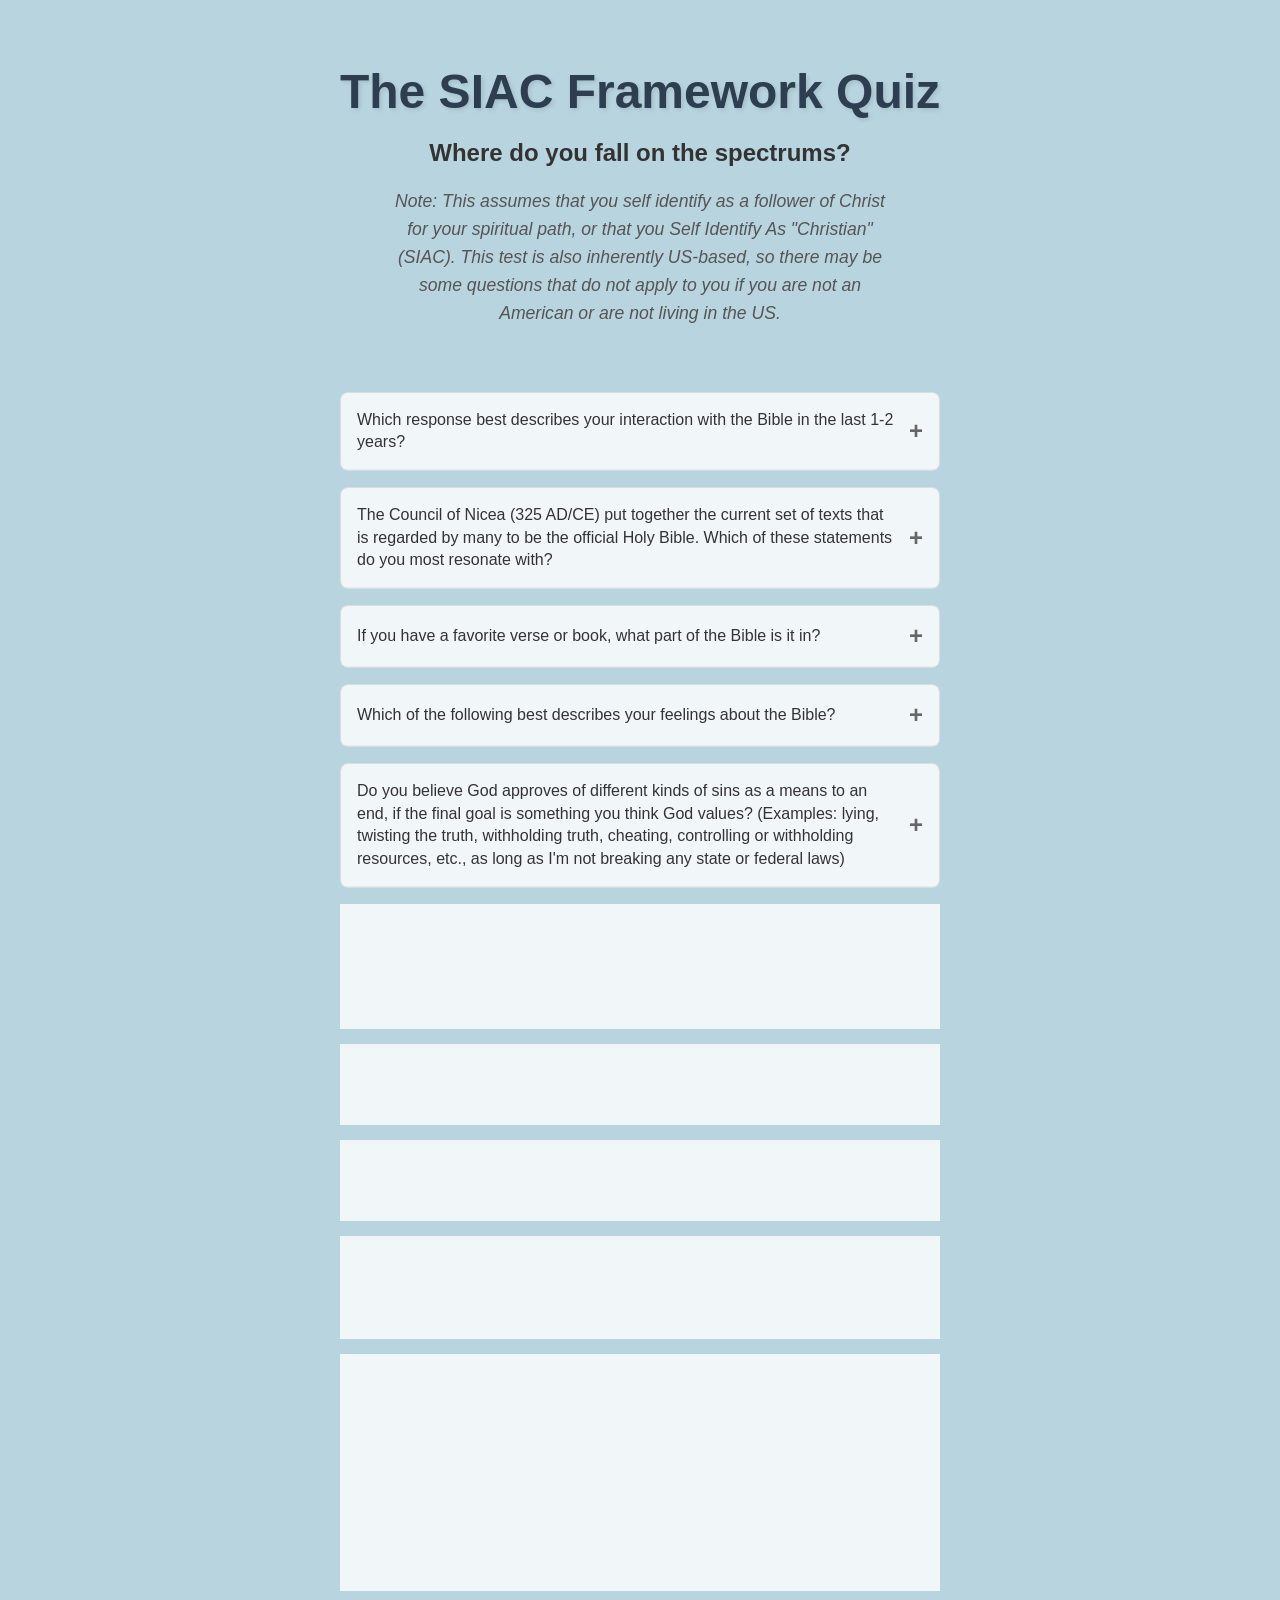
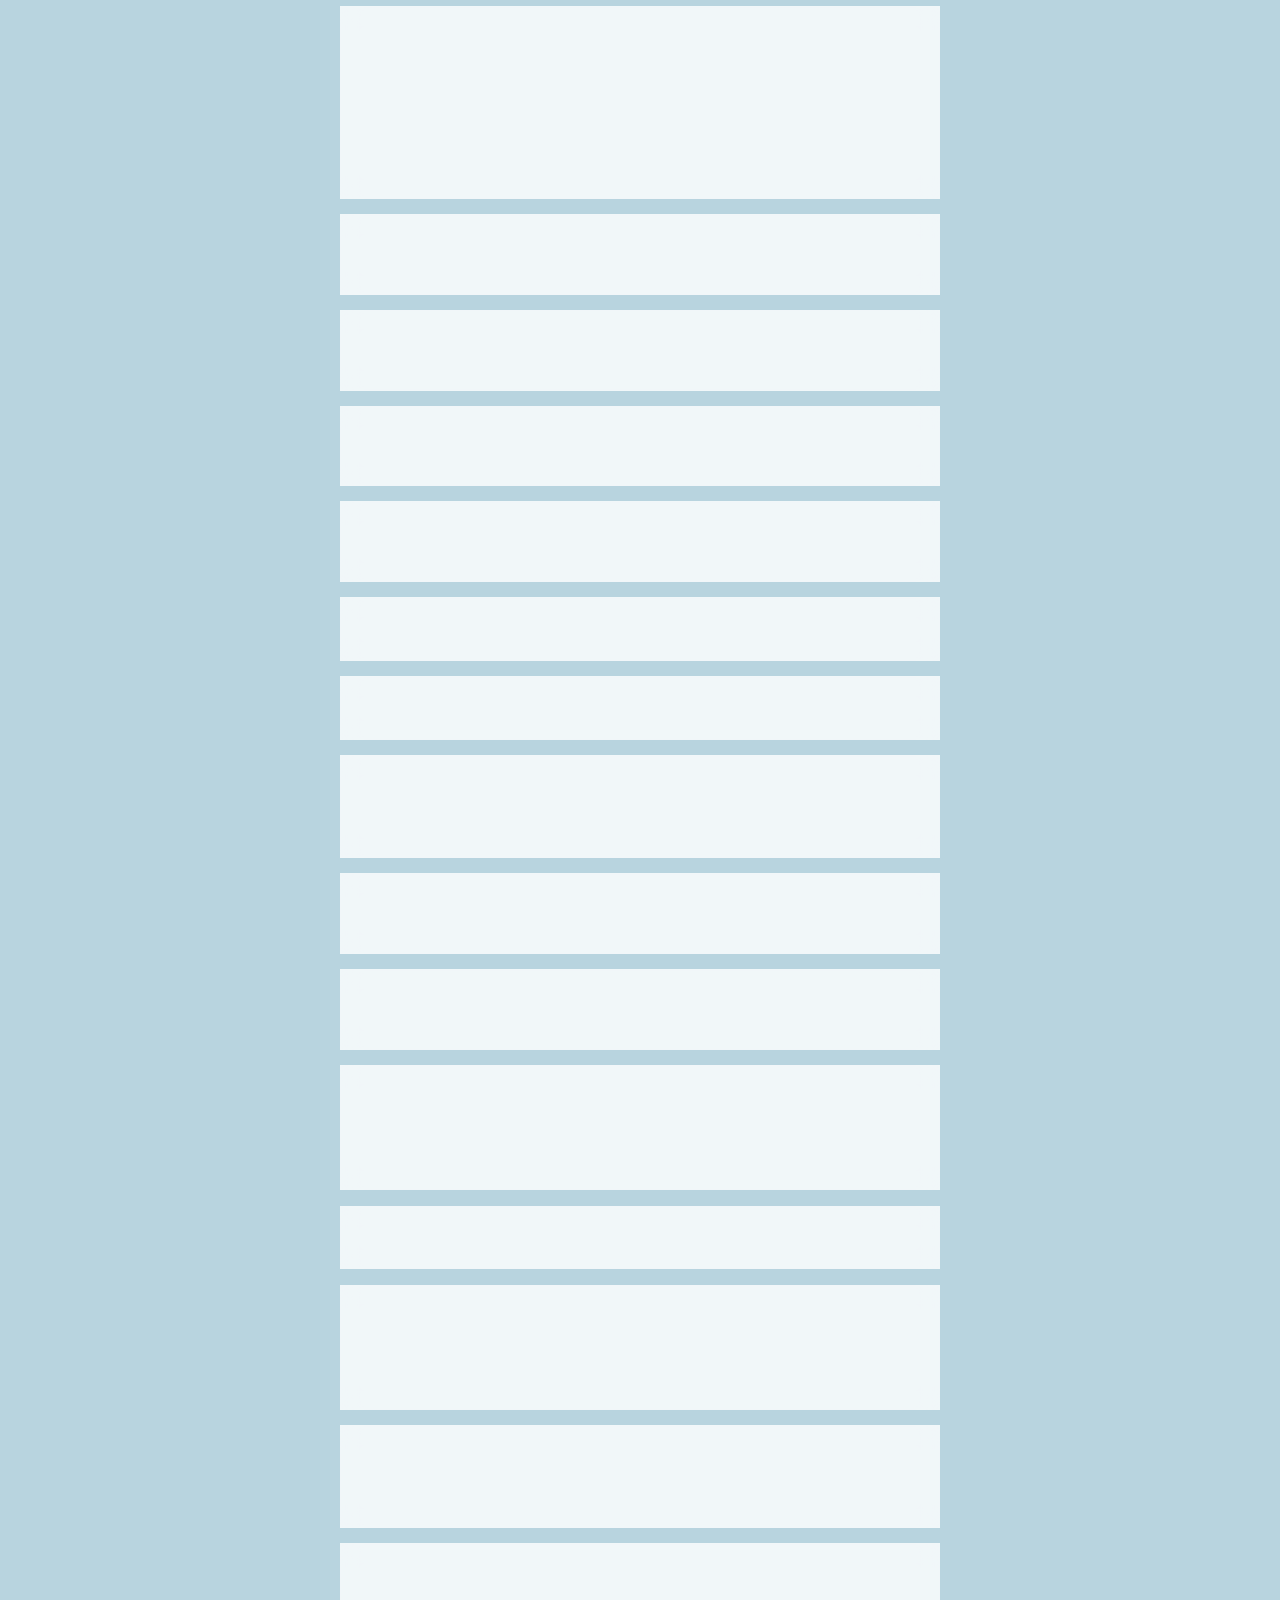
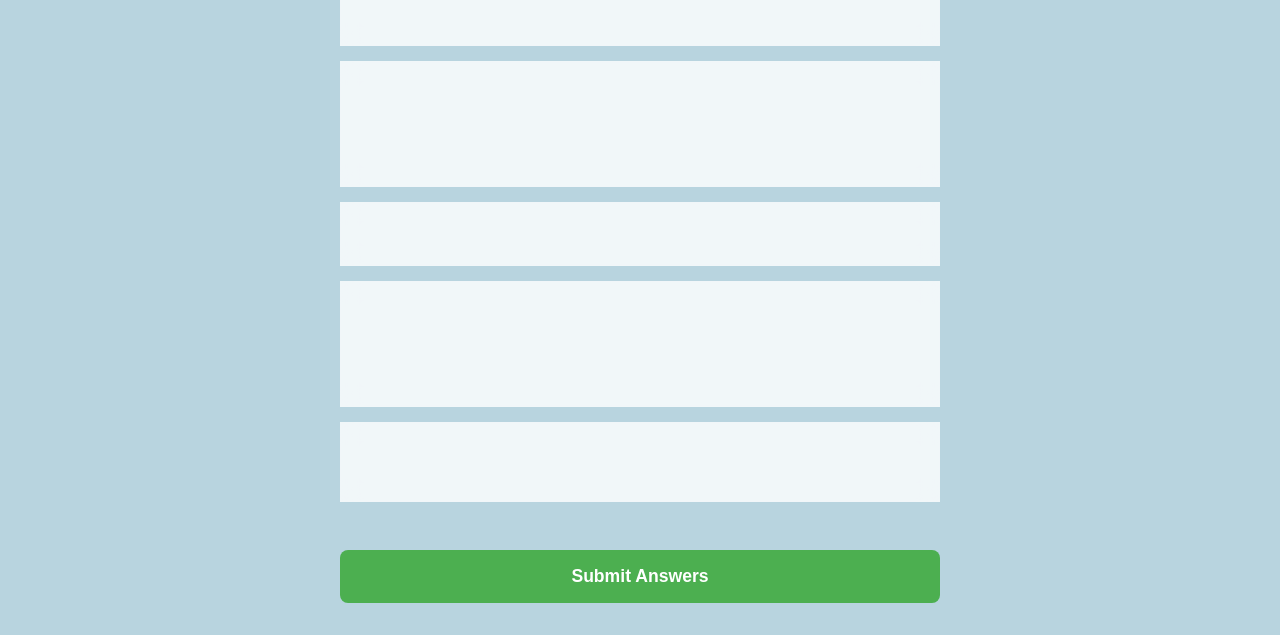
==== index.html @ 52f72cee "Fix button tag syntax for reset button" ====
<!DOCTYPE html>
<html lang="en">
<head>
  <meta charset="UTF-8">
  <meta name="viewport" content="width=device-width, initial-scale=1.0">
  <title>SIAC Framework Quiz</title>
  <link rel="stylesheet" href="styles.css">
</head>
<body>
  <div class="quiz-header">
  <h1>The SIAC Framework Quiz</h1>
  <h2>Where do you fall on the spectrums?</h2>
  <p class="intro-text">Note: This assumes that you self identify as a follower of Christ for your spiritual path, or that you Self Identify As "Christian" (SIAC). This test is also inherently US-based, so there may be some questions that do not apply to you if you are not an American or are not living in the US.</p>
  </div>

  <!-- Quiz Container -->
  <div id="quizContainer" class="quiz-container">
    <!-- Questions will be dynamically inserted here by JavaScript -->
  </div>

  <!-- Results Container (Initially Hidden - NO hide class, just style) -->
  <div id="resultsContainer" class="results-container" style="display: none;">
    <h2>Your Results</h2>
    <table class="results-table">
      <thead>
        <tr>
          <th>Topic</th>
          <th>Score</th>
          <th>Label</th>
        </tr>
      </thead>
      <tbody id="resultsBody">
      </tbody>
    </table>
     <button class="reset-btn" onclick="resetQuiz()" style="background: #2196f3; cursor: pointer;"> 
      Take Quiz Again ↻
    </button>
  </div>

  <!-- Load main module -->
  <script type="module" src="./js/main.js"></script>
</body>
</html>
---- styles.css ----
/* ==========================================
   GENERAL STYLES
   ========================================== */
* {
  box-sizing: border-box;
}

body {
  font-family: -apple-system, BlinkMacSystemFont, 'Segoe UI', Roboto, sans-serif;
  background-color: #b8d4df; /* DARKER than #dff2fb */
  color: #333333;
  margin: 0;
  padding: 2rem 1rem;
  min-height: 100vh;
}

/* ==========================================
   UTILITY CLASSES
   ========================================== */
.hide {
  display: none !important;
}

/* Disable submit button during submission */
.submit-btn:disabled {
  background: #ccc;
  cursor: not-allowed;
  transform: none;
}

/* ==========================================
   HEADER AND INTRODUCTION
   ========================================== */
.quiz-header {
  text-align: center;
  padding: 2rem 1rem 3rem;
  margin-bottom: 1rem;
}

.quiz-header h1 {
  font-size: clamp(2rem, 6vw, 3rem);
  margin: 0 0 0.5rem 0;
  color: #2c3e50;
  text-shadow: 2px 2px 4px rgba(0, 0, 0, 0.1);
}

.intro-text {
  font-size: 1.1rem;
  color: #555555;
  max-width: 500px;
  margin: 0 auto;
  line-height: 1.6;
  font-style: italic;
}

/* ==========================================
   QUIZ CONTAINER
   ========================================== */
.quiz-container {
  max-width: 600px;
  margin: 0 auto;
}

/* ==========================================
   QUESTION CARDS (Individual Questions)
   ========================================== */
.question-card {
  background: rgba(255, 255, 255, 0.8);
  border-radius: 8px;
  margin-bottom: 1rem;
  overflow: hidden;
  backdrop-filter: blur(10px);
  border: 1px solid rgba(0, 0, 0, 0.1);
  transition: box-shadow 0.2s;
}

.question-card:hover {
  box-shadow: 0 4px 12px rgba(0, 0, 0, 0.1);
}

/* Question Header (Click to Expand/Collapse) */
.question-header {
  padding: 1rem;
  cursor: pointer;
  display: flex;
  justify-content: space-between;
  align-items: center;
  transition: background 0.2s;
  border-bottom: 1px solid rgba(0, 0, 0, 0.05);
  min-height: 52px;
}

.question-header:hover {
  background: rgba(76, 175, 80, 0.15);
}

/* Question Text Preview in Header */
.question-text-preview {
  font-weight: 500;
  font-size: 1rem;
  color: #333;
  line-height: 1.4;
  flex: 1;
  margin-right: 0.75rem;
}

/* Plus/Minus Toggle Icon */
.toggle-icon {
  font-size: 1.5rem;
  transition: transform 0.2s, color 0.2s;
  color: #666;
  font-weight: bold;
  flex-shrink: 0;
}

.question-card.active .toggle-icon {
  color: #333;
}

/* Expanded Question Content */
.question-content {
  max-height: 0;
  overflow: hidden;
  transition: max-height 0.3s ease-out;
}

.question-card.active .question-content {
  max-height: 1000px;
}

/* ==========================================
   OPTIONS GROUP
   ========================================== */
.options-group {
  padding: 0 1rem 1rem;
  display: flex;
  flex-direction: column;
  gap: 0.5rem;
}

.option-label {
  display: block;
  padding: 0.75rem 1rem;
  background: rgba(255, 255, 255, 0.7);
  border-radius: 6px;
  cursor: pointer;
  transition: all 0.2s;
  border: 1px solid rgba(0, 0, 0, 0.05);
}

.option-label:hover {
  background: rgba(76, 175, 80, 0.2);
  border-color: rgba(76, 175, 80, 0.3);
}

.option-label input[type="radio"] {
  margin-right: 0.75rem;
  accent-color: #667eea;
  cursor: pointer;
}

.option-label:has(input[type="radio"]:checked) {
  background: rgba(76, 175, 80, 0.2);
  border-color: #4caf50;
}

/* ==========================================
   SUBMIT BUTTON
   ========================================== */
.submit-btn {
  width: 100%;
  padding: 1rem;
  margin-top: 2rem;
  background: #4caf50;
  color: white;
  border: none;
  border-radius: 8px;
  font-size: 1.1rem;
  font-weight: bold;
  cursor: pointer;
  transition: transform 0.2s, box-shadow 0.2s;
}

.submit-btn:hover {
  transform: translateY(-2px);
  box-shadow: 0 4px 12px rgba(0, 0, 0, 0.3);
}

/* ==========================================
   RESULTS CONTAINER (Fixed Header)
   ========================================== */
.results-container {
  display: none;
  background: rgba(255, 255, 255, 0.7);
  border-radius: 8px;
  padding: 2rem;
  backdrop-filter: blur(10px);
  border: 1px solid rgba(0, 0, 0, 0.1);
  max-width: 900px;
  margin: 0 auto;
  max-height: 80vh;
  overflow-y: auto;
}

.results-container h2 {
  margin-top: 0;
  color: #2c3e50;
  text-align: center;
  position: sticky;
  top: -2rem;
  background: rgba(184, 212, 223, 0.95);
  padding: 0.5rem;
  margin: -2rem -2rem 1rem;
  border-radius: 8px 8px 0 0;
  z-index: 10;
}

/* Results Table */
.results-table {
  width: 100%;
  border-collapse: collapse;
  margin-top: 1rem;
  table-layout: auto;
}

.results-table th,
.results-table td {
  padding: 1rem;
  text-align: left;
  border-bottom: 1px solid rgba(0, 0, 0, 0.1);
  vertical-align: top;
}

.results-table th {
  background: rgba(76, 175, 80, 0.15);
  font-weight: bold;
  color: #2c3e50;
  position: sticky;
  top: 0;
  z-index: 5;
}

.results-table tr:last-child td {
  border-bottom: none;
}

.results-table tr:hover {
  background: rgba(76, 175, 80, 0.1);
}

.reset-btn {
  width: 100%;
  padding: 1rem;
  margin-top: 2rem;
  background: #2196f3;
  color: white;
  border: none;
  border-radius: 8px;
  font-size: 1.1rem;
  font-weight: bold;
  cursor: pointer;
  transition: transform 0.2s, box-shadow 0.2s;
}
.reset-btn:hover {
  transform: translateY(-2px);
  box-shadow: 0 4px 12px rgba(0, 0, 0, 0.3);
}

/* Score Column (Centered, Numeric) */
.results-table td:nth-child(2) {
  text-align: center;
  font-weight: bold;
  font-size: 1.1rem;
  color: #2c3e50;
  width: 60px;
}

/* Label Column (Wider, Multi-line Support) */
.results-table td:nth-child(3) {
  font-weight: normal;
  color: #555;
  word-wrap: break-word;
  hyphens: auto;
  min-width: 250px;
  line-height: 1.4;
}

/* Zebra striping */
.results-table tr:not(:hover):nth-child(odd) td {
  background: rgba(0, 0, 0, 0.02);
}

/* ==========================================
   MOBILE RESPONSIVENESS
   ========================================== */
@media (max-width: 768px) {
  .results-container {
    max-height: 70vh;
    padding: 1rem;
  }
  
  .results-container h2 {
    margin: -1rem -1rem 1rem;
    padding: 0.5rem;
  }
  
  .results-table th,
  .results-table td {
    padding: 0.75rem;
    font-size: 0.9rem;
  }
  
  .results-table td:nth-child(3) {
    min-width: 200px;
  }
}

@media (max-width: 480px) {
  body {
    padding: 1rem 0.5rem;
  }
  
  .quiz-header {
    padding: 1rem 0.5rem 2rem;
  }
  
  .quiz-header h1 {
    font-size: 1.75rem;
  }
  
  .intro-text {
    font-size: 1rem;
  }
  
  .question-header {
    padding: 0.75rem;
  }
  
  .options-group {
    padding: 0 0.75rem 0.75rem;
  }
  
  .option-label {
    padding: 0.6rem 0.75rem;
  }
  
  .submit-btn {
    padding: 0.85rem;
    font-size: 1rem;
  }
  
  .results-container {
    max-height: 65vh;
    padding: 1rem;
  }
  
  .results-container h2 {
    margin: -1rem -1rem 0.5rem;
    font-size: 1.5rem;
  }
  
  .results-table th,
  .results-table td {
    padding: 0.5rem;
    font-size: 0.85rem;
  }
  
  .results-table td:nth-child(3) {
    min-width: 180px;
  }
}

/* ==========================================
   ACCESSIBILITY
   ========================================== */
.question-header:focus-within,
.option-label:focus-within,
.submit-btn:focus {
  outline: 2px solid #667eea;
  outline-offset: 2px;
}

@media (prefers-reduced-motion: reduce) {
  .question-content,
  .submit-btn,
  .question-card {
    transition: none;
  }
}
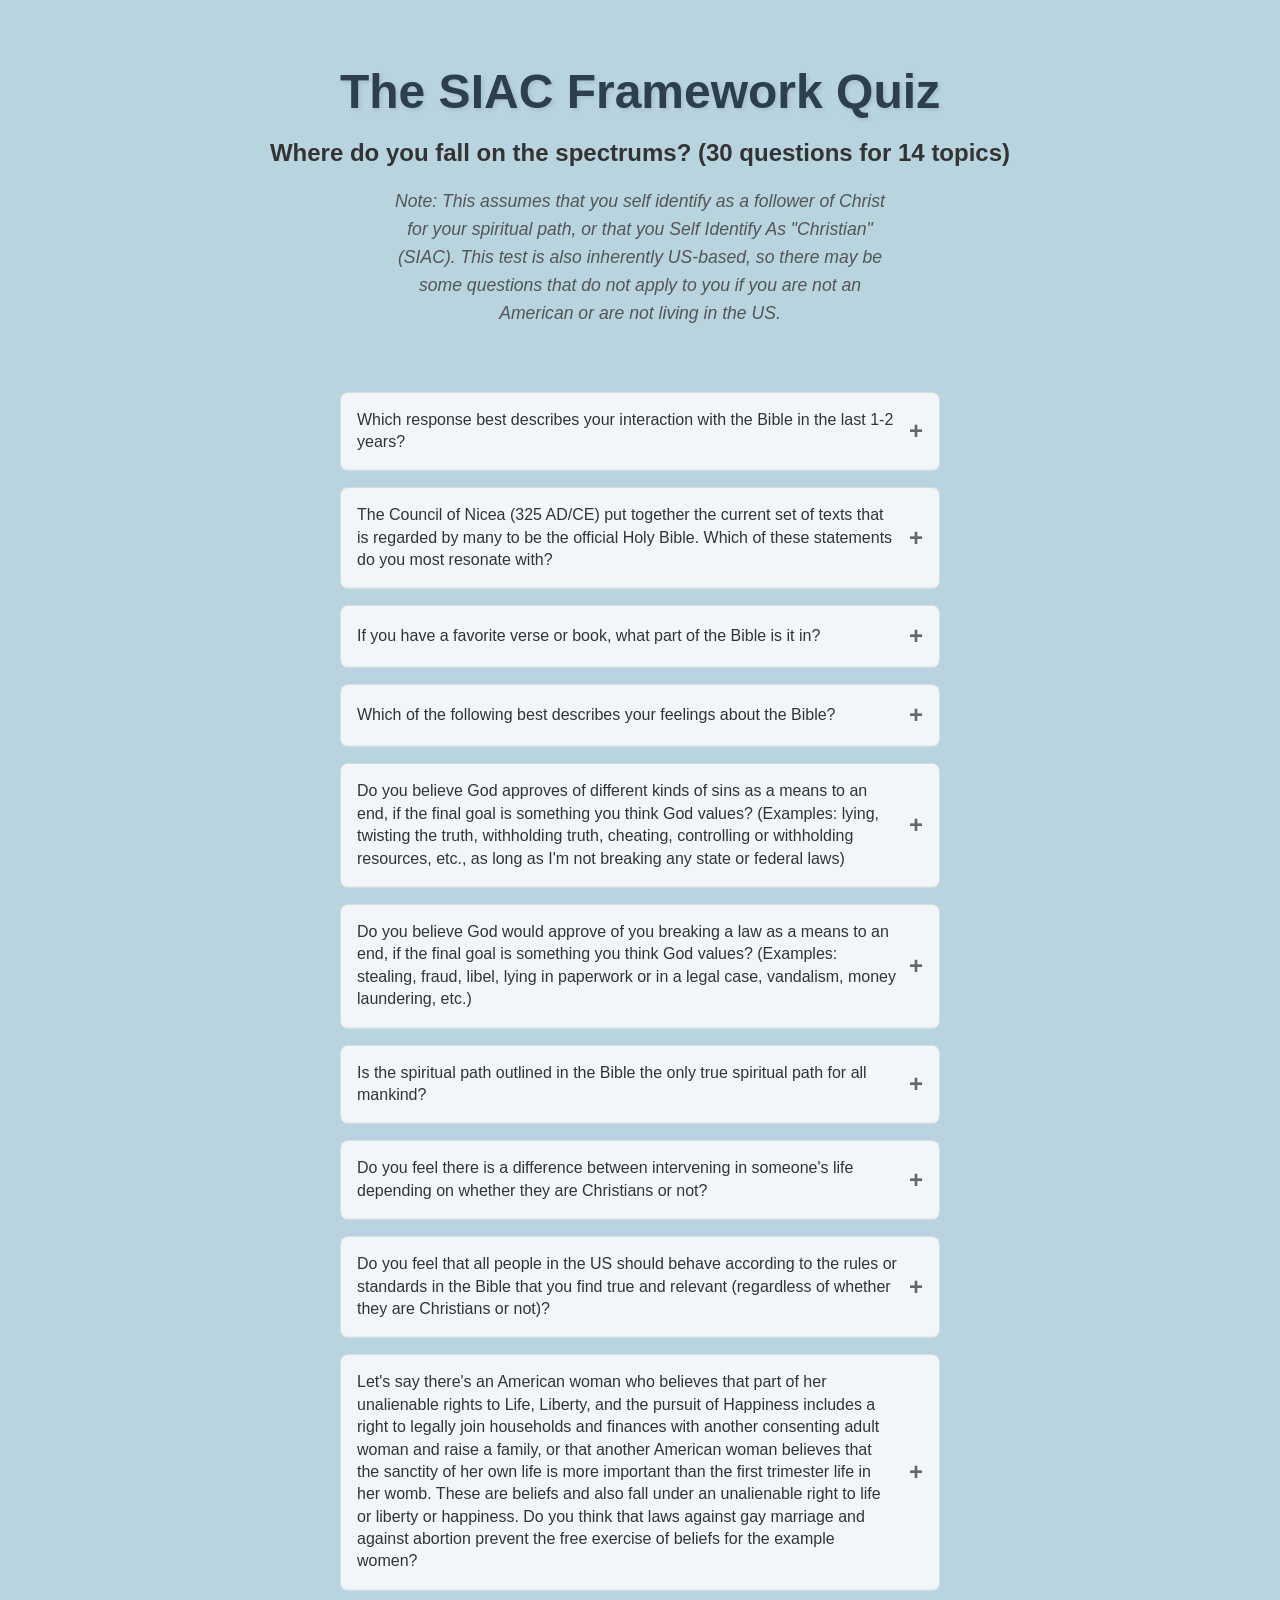
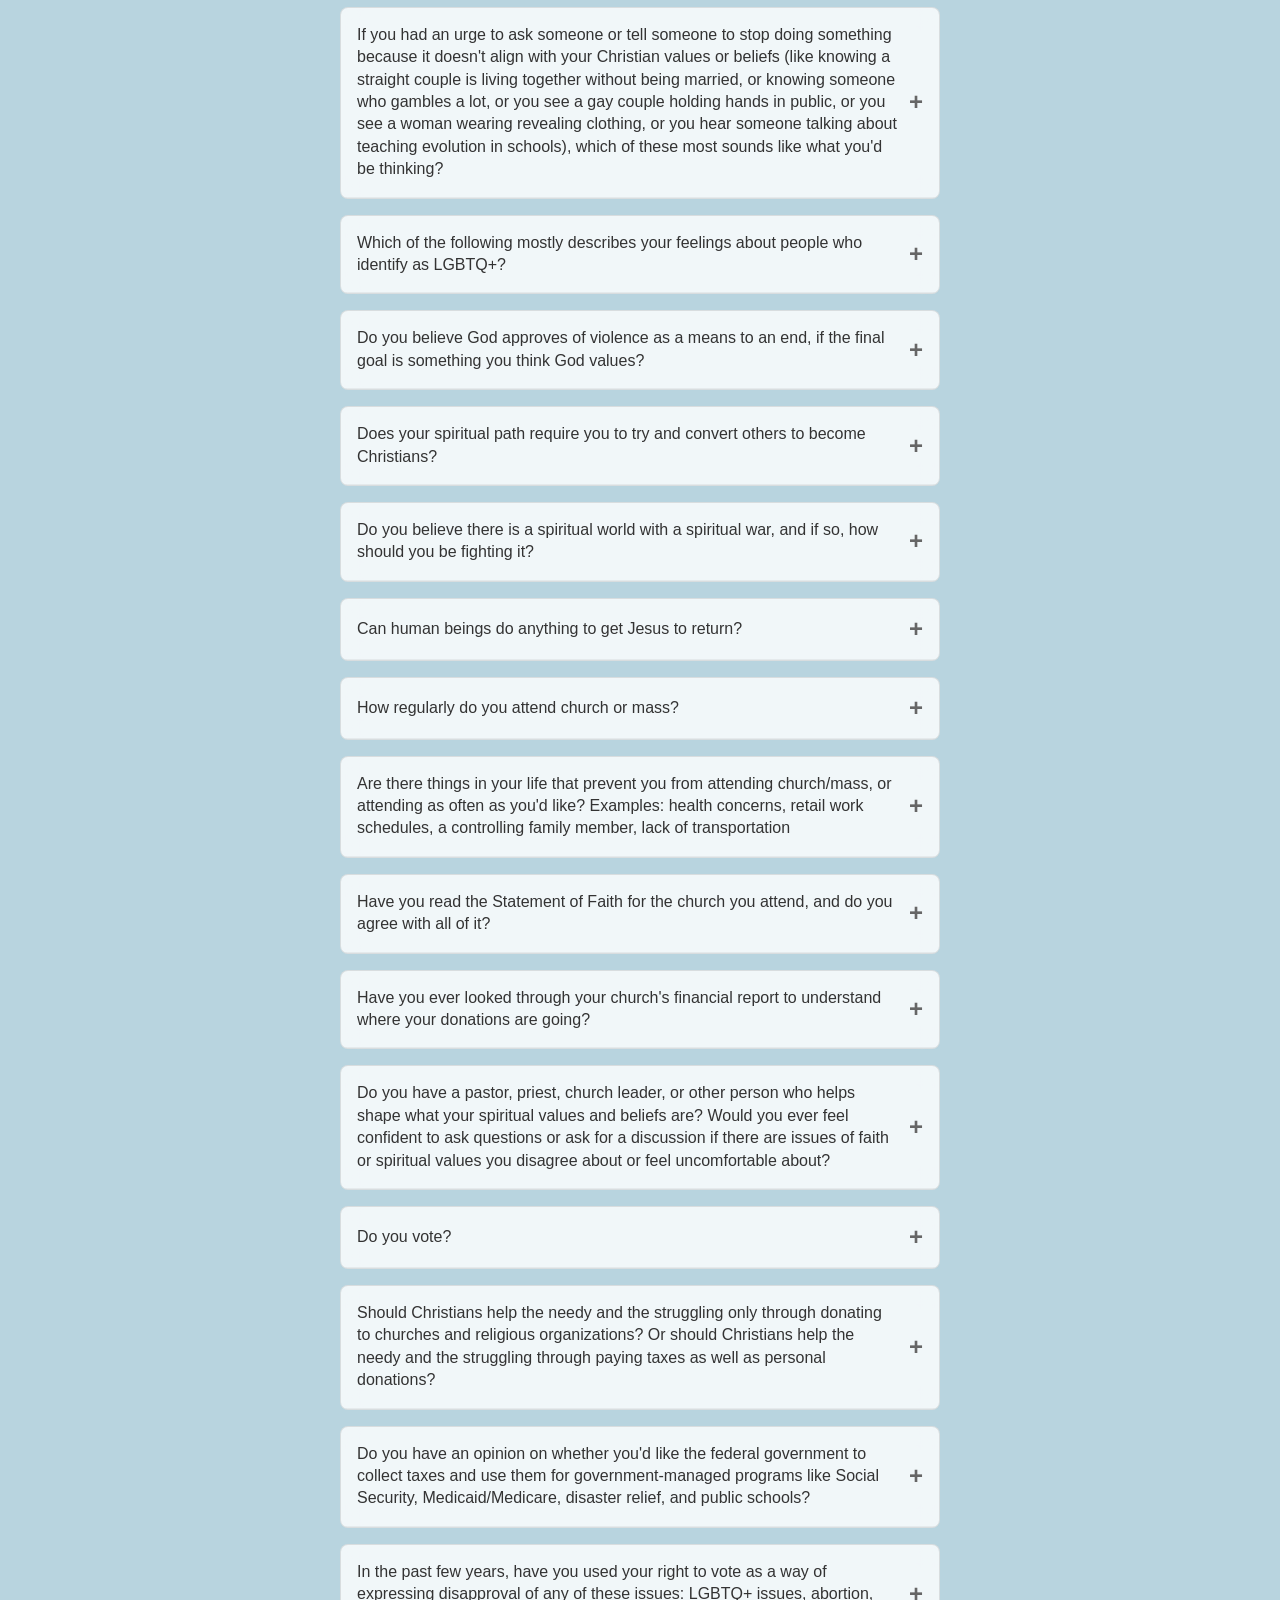
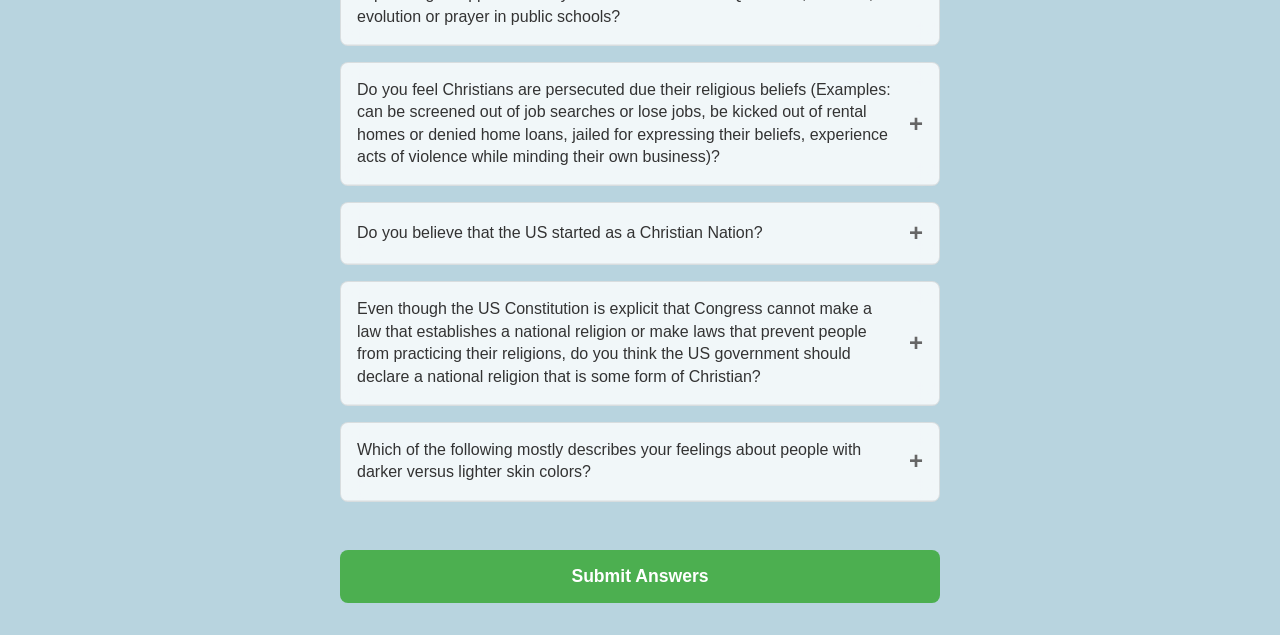
==== commit f6c80b8e: "Update quiz subtitle to include question details" ====
--- a/index.html
+++ b/index.html
@@ -9,7 +9,7 @@
 <body>
   <div class="quiz-header">
   <h1>The SIAC Framework Quiz</h1>
-  <h2>Where do you fall on the spectrums?</h2>
+  <h2>Where do you fall on the spectrums? (30 questions for 14 topics)</h2>
   <p class="intro-text">Note: This assumes that you self identify as a follower of Christ for your spiritual path, or that you Self Identify As "Christian" (SIAC). This test is also inherently US-based, so there may be some questions that do not apply to you if you are not an American or are not living in the US.</p>
   </div>
 
@@ -32,7 +32,7 @@
       <tbody id="resultsBody">
       </tbody>
     </table>
-     <button class="reset-btn" onclick="resetQuiz()" style="background: #2196f3; cursor: pointer;"> 
+     <button onclick="resetQuiz()" style="background: #2196f3; width: 100%;  padding: 1rem;  margin-top: 2rem;  color: white;  border: none;  border-radius: 8px;  font-size: 1.1rem;  font-weight: bold;  cursor: pointer;  transition: transform 0.2s, box-shadow 0.2s;"> 
       Take Quiz Again ↻
     </button>
   </div>
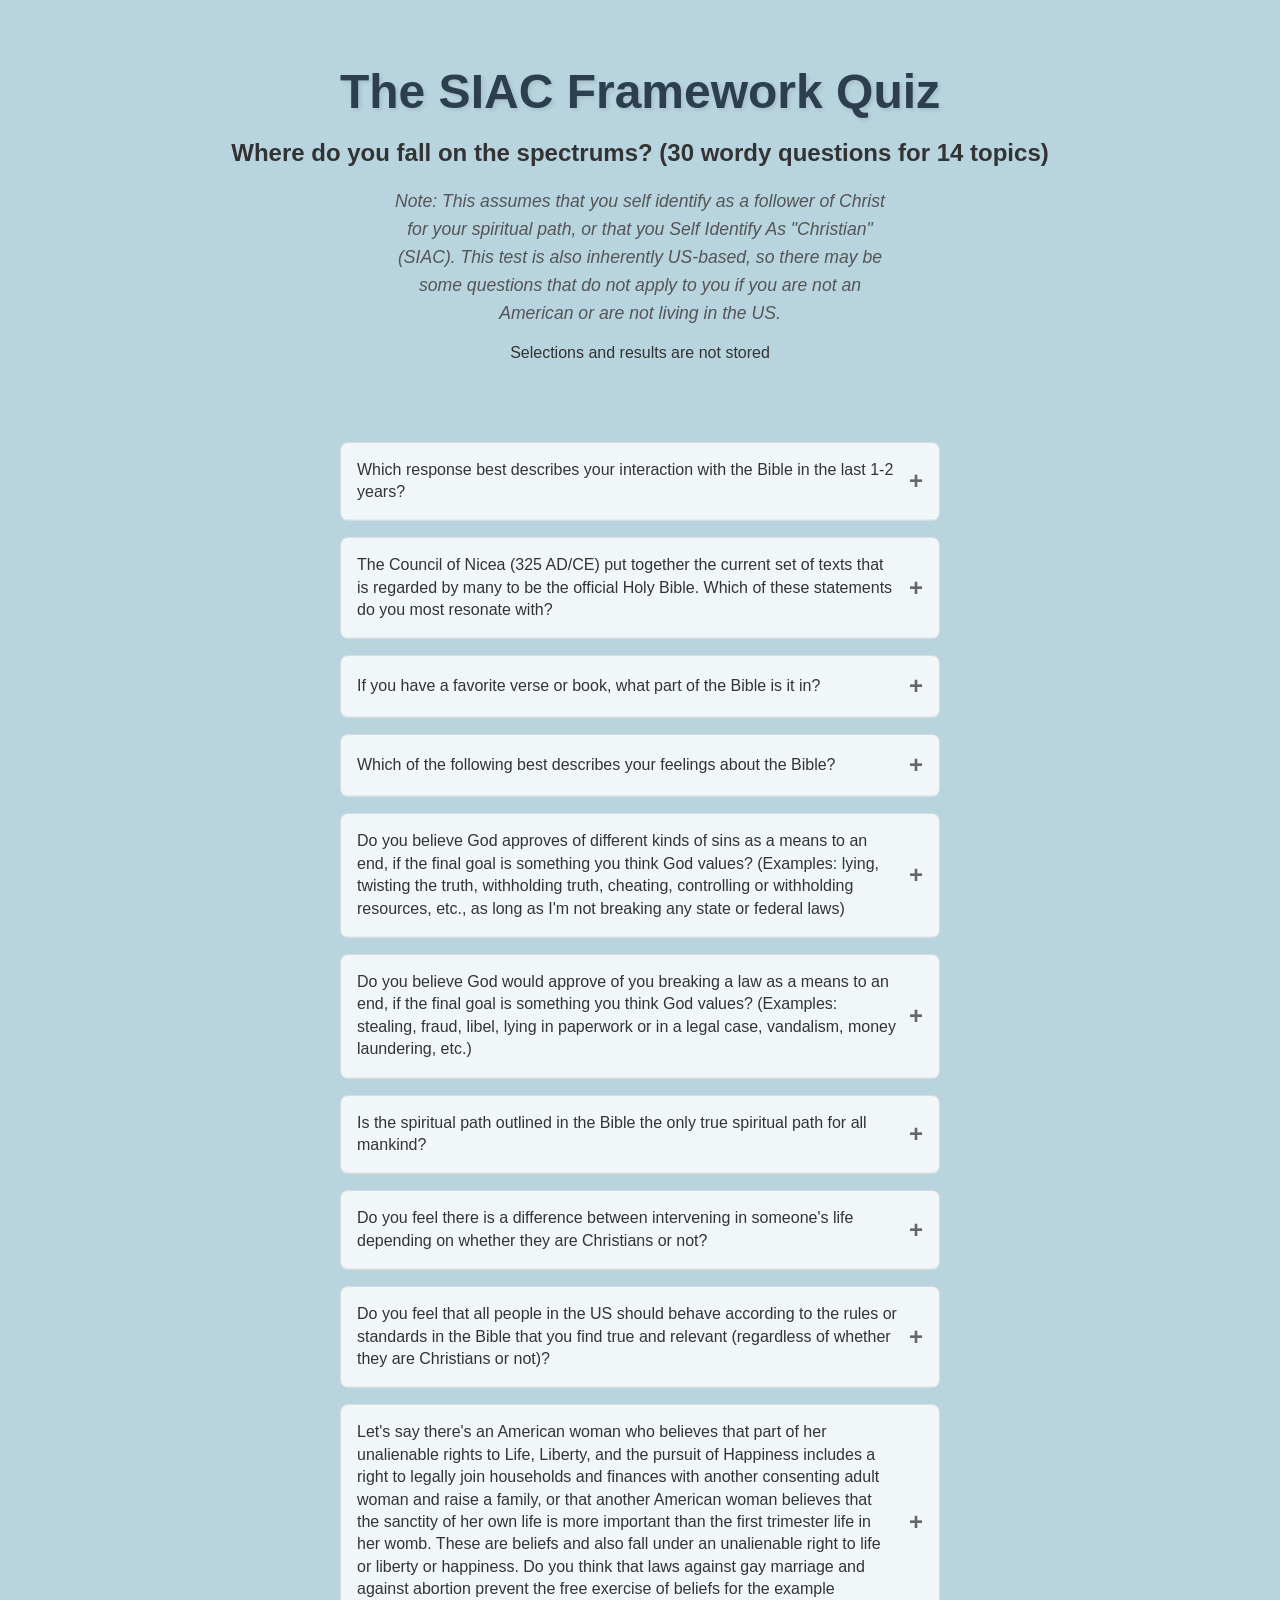
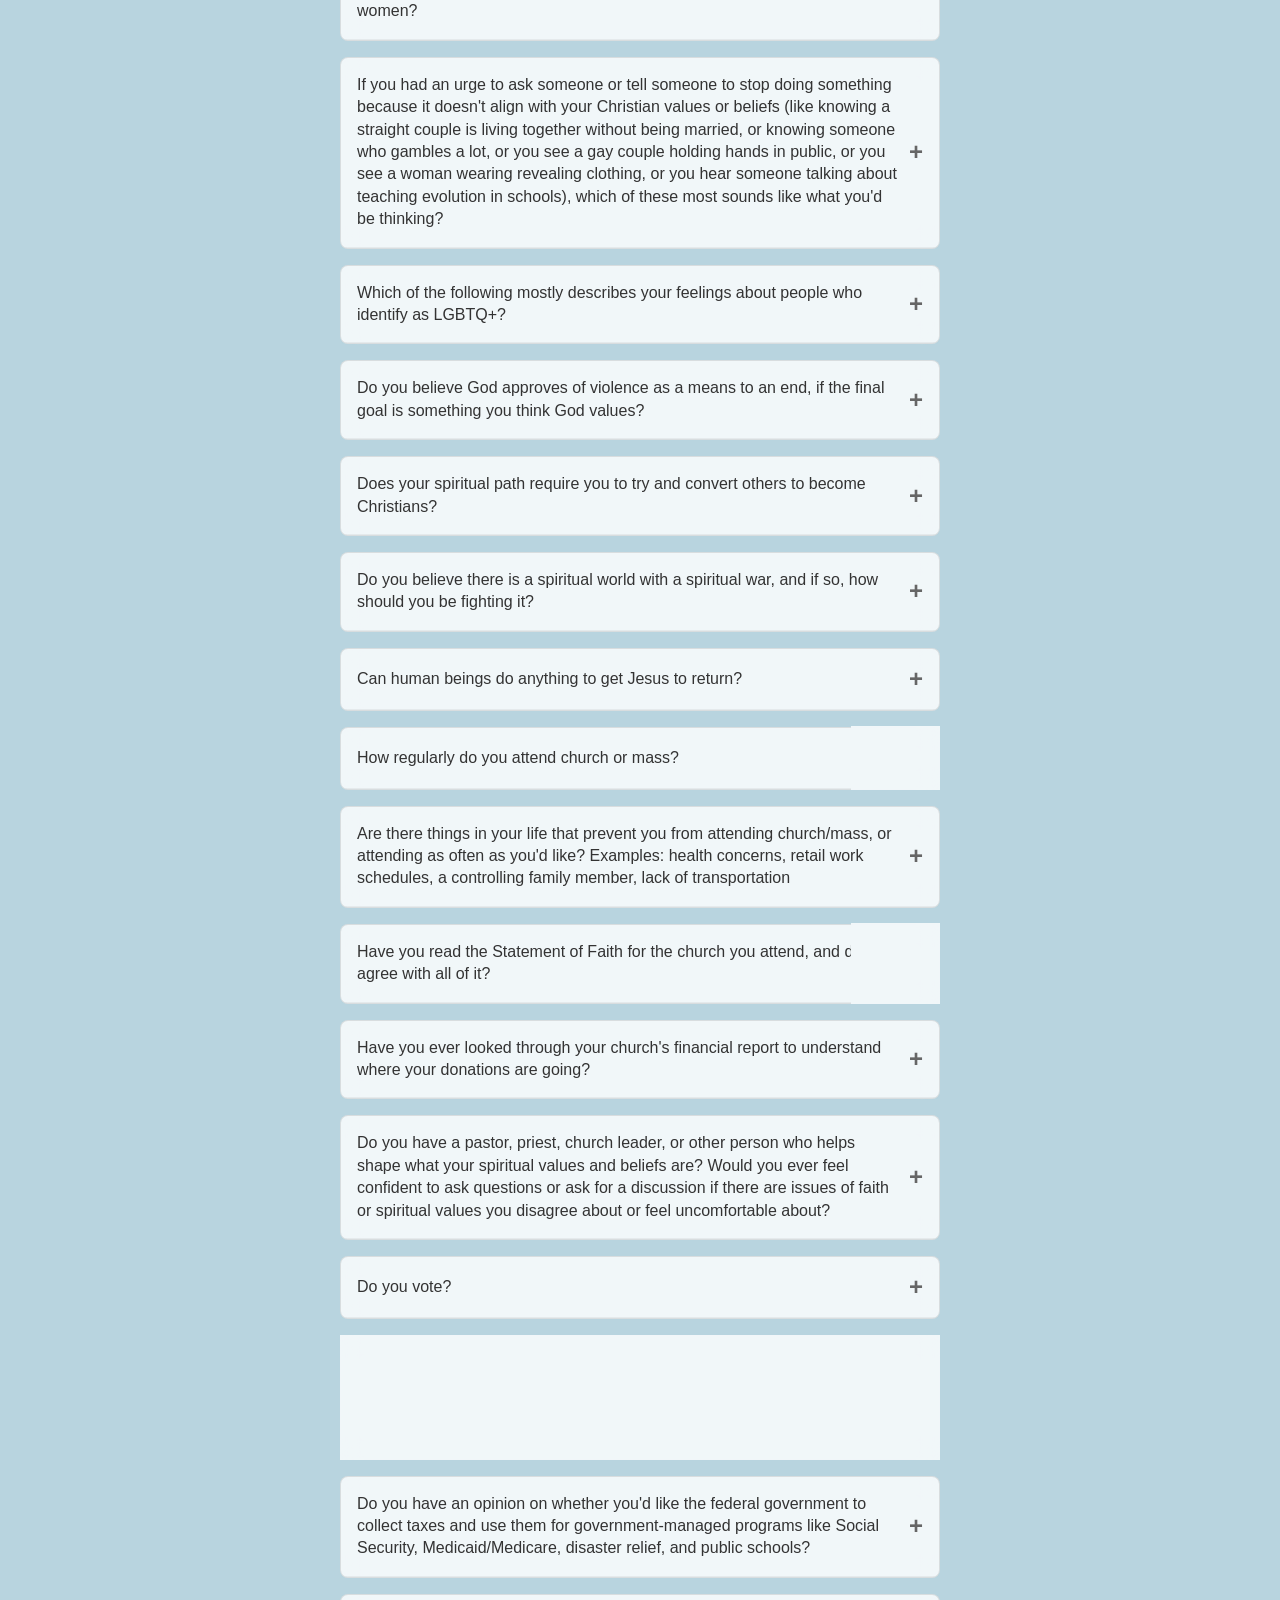
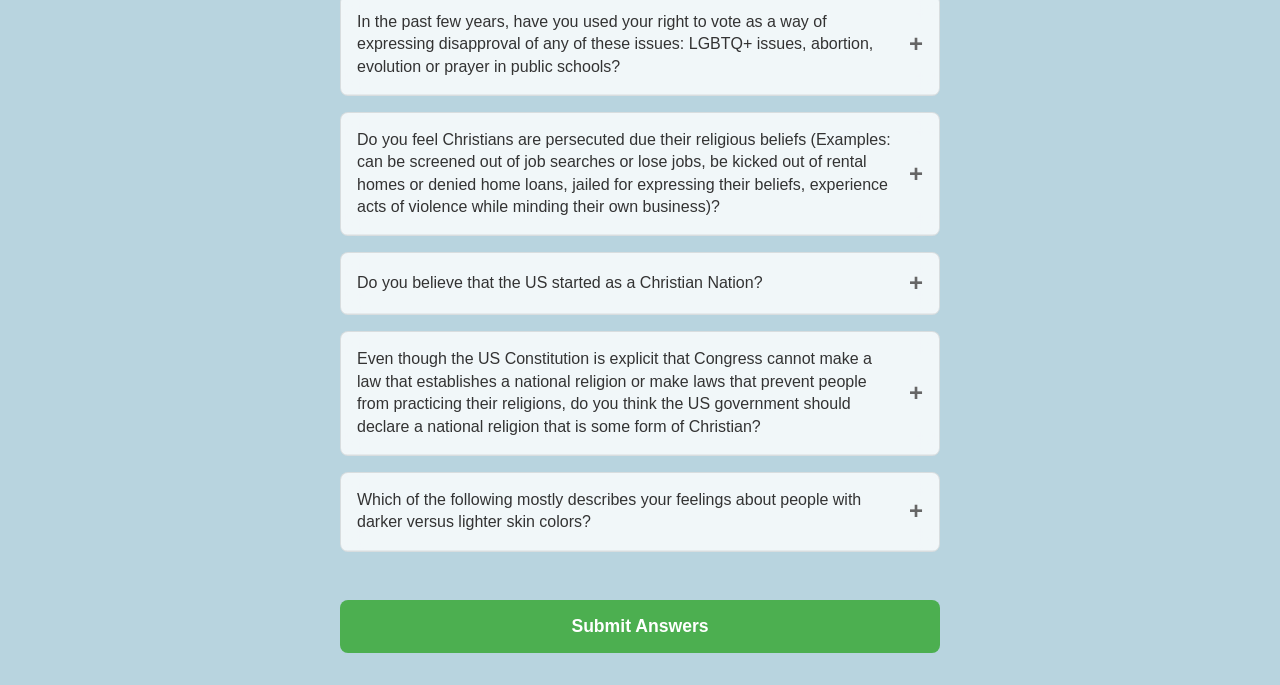
==== commit 2c2630e9: "Update quiz header and adjust table column label" ====
--- a/index.html
+++ b/index.html
@@ -9,8 +9,9 @@
 <body>
   <div class="quiz-header">
   <h1>The SIAC Framework Quiz</h1>
-  <h2>Where do you fall on the spectrums? (30 questions for 14 topics)</h2>
+  <h2>Where do you fall on the spectrums? (30 wordy questions for 14 topics)</h2>
   <p class="intro-text">Note: This assumes that you self identify as a follower of Christ for your spiritual path, or that you Self Identify As "Christian" (SIAC). This test is also inherently US-based, so there may be some questions that do not apply to you if you are not an American or are not living in the US.</p>
+  <p>Selections and results are not stored</p>
   </div>
 
   <!-- Quiz Container -->
@@ -26,7 +27,7 @@
         <tr>
           <th>Topic</th>
           <th>Score</th>
-          <th>Label</th>
+          <th> </th>
         </tr>
       </thead>
       <tbody id="resultsBody">
--- a/styles.css
+++ b/styles.css
@@ -185,21 +185,21 @@
   transform: translateY(-2px);
   box-shadow: 0 4px 12px rgba(0, 0, 0, 0.3);
 }
-
-/* ==========================================
-   RESULTS CONTAINER (Fixed Header)
+/* ==========================================
+   RESULTS CONTAINER (Static Page Scroll)
    ========================================== */
 .results-container {
-  display: none;
+  display: none;                      /* Keep your JS toggle working */
   background: rgba(255, 255, 255, 0.7);
   border-radius: 8px;
-  padding: 2rem;
+  padding: 1.0rem;                    /* Slightly reduced from 2rem */
   backdrop-filter: blur(10px);
   border: 1px solid rgba(0, 0, 0, 0.1);
   max-width: 900px;
   margin: 0 auto;
-  max-height: 80vh;
-  overflow-y: auto;
+  /* Removed max-height — no internal scroll */
+  /* Removed overflow-y — scrolls with page */
+  overflow-x: hidden;                 /* Prevent horizontal scroll */
 }
 
 .results-container h2 {
@@ -207,10 +207,10 @@
   color: #2c3e50;
   text-align: center;
   position: sticky;
-  top: -2rem;
+  top: -1rem;                         /* Adjusted sticky offset */
   background: rgba(184, 212, 223, 0.95);
   padding: 0.5rem;
-  margin: -2rem -2rem 1rem;
+  margin: -1rem -1.5rem 1rem;         /* Matches container padding */
   border-radius: 8px 8px 0 0;
   z-index: 10;
 }
@@ -225,7 +225,7 @@
 
 .results-table th,
 .results-table td {
-  padding: 1rem;
+  padding: 0.4rem 0.75rem;
   text-align: left;
   border-bottom: 1px solid rgba(0, 0, 0, 0.1);
   vertical-align: top;
@@ -273,6 +273,7 @@
   font-size: 1.1rem;
   color: #2c3e50;
   width: 60px;
+  white-space: nowrap;                /* Prevent score wrapping */
 }
 
 /* Label Column (Wider, Multi-line Support) */
@@ -281,8 +282,8 @@
   color: #555;
   word-wrap: break-word;
   hyphens: auto;
-  min-width: 250px;
-  line-height: 1.4;
+  min-width: 200px;                   /* Reduced from 250px */
+  line-height: 1.3;                   /* Tighter line height */
 }
 
 /* Zebra striping */
@@ -295,80 +296,89 @@
    ========================================== */
 @media (max-width: 768px) {
   .results-container {
-    max-height: 70vh;
-    padding: 1rem;
+    padding: 1rem;                    /* Reduced padding */
+    /* No max-height — keep page scroll */
   }
   
   .results-container h2 {
-    margin: -1rem -1rem 1rem;
-    padding: 0.5rem;
+    margin: -1rem -1rem 0.75rem;
+    padding: 0.4rem;
+    font-size: 1.3rem;
   }
   
   .results-table th,
   .results-table td {
-    padding: 0.75rem;
-    font-size: 0.9rem;
+    padding: 0.5rem 0.75rem;          /* More compact on tablet */
+    font-size: 0.85rem;
   }
   
   .results-table td:nth-child(3) {
-    min-width: 200px;
+    min-width: 180px;
   }
 }
 
 @media (max-width: 480px) {
   body {
-    padding: 1rem 0.5rem;
+    padding: 0.5rem;                  /* Reduced from 1rem */
   }
   
   .quiz-header {
-    padding: 1rem 0.5rem 2rem;
+    padding: 1rem 0.5rem 1.5rem;
   }
   
   .quiz-header h1 {
-    font-size: 1.75rem;
+    font-size: 1.5rem;
   }
   
   .intro-text {
-    font-size: 1rem;
+    font-size: 0.95rem;
   }
   
   .question-header {
+    padding: 0.6rem;
+  }
+  
+  .options-group {
+    padding: 0 0.6rem 0.6rem;
+  }
+  
+  .option-label {
+    padding: 0.5rem 0.6rem;
+  }
+  
+  .submit-btn {
     padding: 0.75rem;
-  }
-  
-  .options-group {
-    padding: 0 0.75rem 0.75rem;
-  }
-  
-  .option-label {
-    padding: 0.6rem 0.75rem;
-  }
-  
-  .submit-btn {
-    padding: 0.85rem;
-    font-size: 1rem;
+    font-size: 0.95rem;
   }
   
   .results-container {
-    max-height: 65vh;
-    padding: 1rem;
+    padding: 0.75rem;                 /* Most compact on phone */
+    /* No max-height — keep page scroll */
   }
   
   .results-container h2 {
-    margin: -1rem -1rem 0.5rem;
-    font-size: 1.5rem;
+    margin: -0.75rem -0.75rem 0.5rem;
+    font-size: 1.25rem;
+    padding: 0.3rem;
   }
   
   .results-table th,
   .results-table td {
-    padding: 0.5rem;
-    font-size: 0.85rem;
+    padding: 0.4rem 0.6rem;           /* Tightest padding */
+    font-size: 0.8rem;
   }
   
   .results-table td:nth-child(3) {
-    min-width: 180px;
-  }
-}
+    min-width: 150px;                 /* Allow tighter on small screens */
+    line-height: 1.2;
+  }
+  
+  .reset-btn {
+    padding: 0.75rem;
+    font-size: 1rem;
+  }
+}
+
 
 /* ==========================================
    ACCESSIBILITY
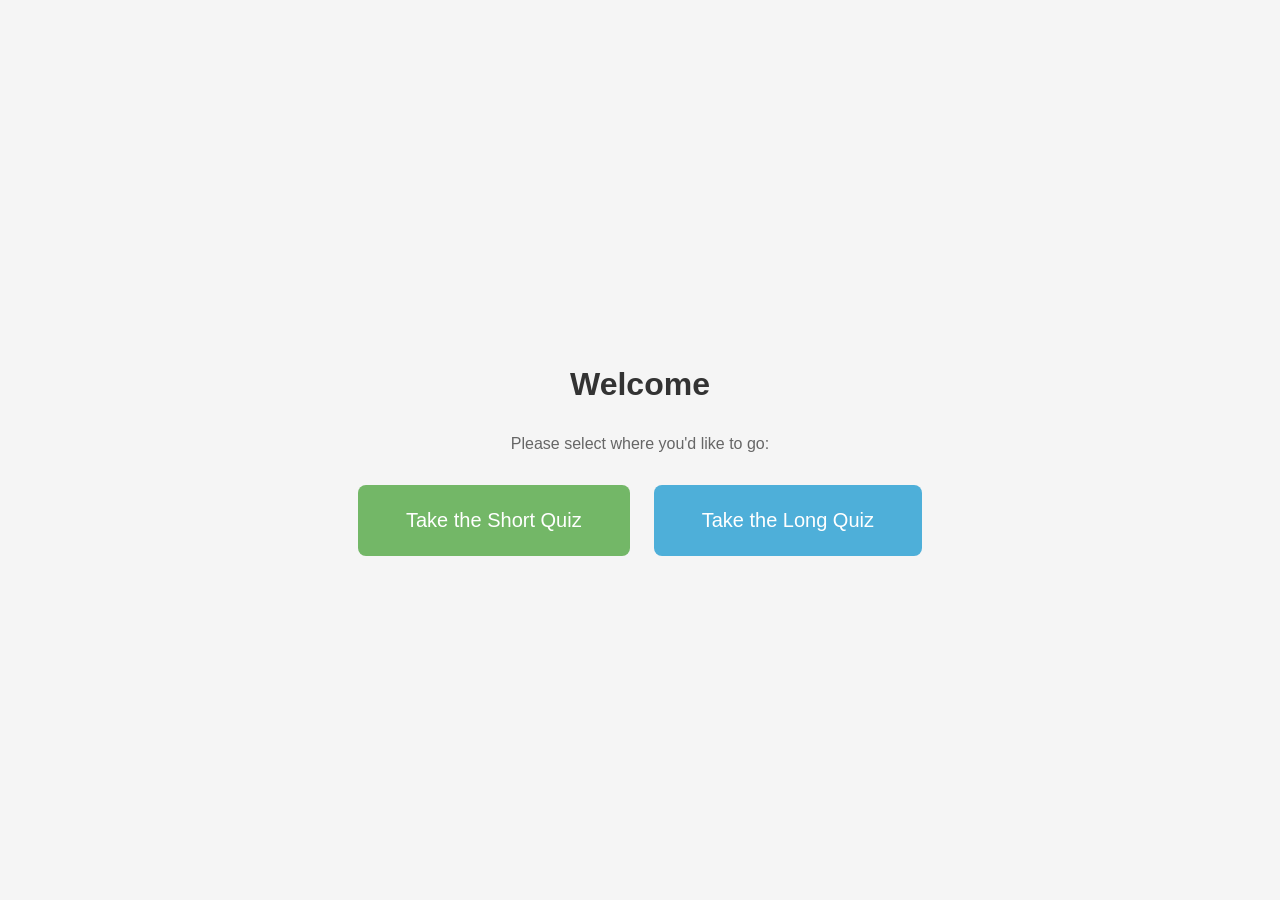
==== commit 175d0dbd: "split into 2 quizes" ====
--- a/index.html
+++ b/index.html
@@ -4,41 +4,62 @@
   <meta charset="UTF-8">
   <meta name="viewport" content="width=device-width, initial-scale=1.0">
   <title>SIAC Framework Quiz</title>
-  <link rel="stylesheet" href="styles.css">
+  <style>
+    body {
+      display: flex;
+      justify-content: center;
+      align-items: center;
+      min-height: 100vh;
+      margin: 0;
+      font-family: sans-serif;
+      background-color: #f5f5f5;
+    }
+    .landing-container {
+      text-align: center;
+      padding: 2rem;
+    }
+    h1 {
+      margin-bottom: 2rem;
+      color: #333;
+    }
+    .button-group {
+      display: flex;
+      gap: 1.5rem;
+      justify-content: center;
+      flex-wrap: wrap;
+    }
+    .path-button {
+      padding: 1.5rem 3rem;
+      font-size: 1.25rem;
+      border: none;
+      border-radius: 8px;
+      cursor: pointer;
+      transition: transform 0.2s, box-shadow 0.2s;
+      text-decoration: none;
+      display: inline-block;
+      color: white;
+    }
+    .path-button:hover {
+      transform: translateY(-3px);
+      box-shadow: 0 4px 12px rgba(0,0,0,0.2);
+    }
+    .btn-a {
+      background: #73b767;
+    }
+    .btn-b {
+      background: #4eafd9 ;
+    }
+  </style>
 </head>
 <body>
-  <div class="quiz-header">
-  <h1>The SIAC Framework Quiz</h1>
-  <h2>Where do you fall on the spectrums? (30 wordy questions for 14 topics)</h2>
-  <p class="intro-text">Note: This assumes that you self identify as a follower of Christ for your spiritual path, or that you Self Identify As "Christian" (SIAC). This test is also inherently US-based, so there may be some questions that do not apply to you if you are not an American or are not living in the US.</p>
-  <p>Selections and results are not stored</p>
+  <div class="landing-container">
+    <h1>Welcome</h1>
+    <p style="margin-bottom: 2rem; color: #666;">Please select where you'd like to go:</p>
+    
+    <div class="button-group">
+      <a href="shortquiz.html" class="path-button btn-a">Take the Short Quiz</a>
+      <a href="longquiz.html" class="path-button btn-b">Take the Long Quiz</a>
+    </div>
   </div>
-
-  <!-- Quiz Container -->
-  <div id="quizContainer" class="quiz-container">
-    <!-- Questions will be dynamically inserted here by JavaScript -->
-  </div>
-
-  <!-- Results Container (Initially Hidden - NO hide class, just style) -->
-  <div id="resultsContainer" class="results-container" style="display: none;">
-    <h2>Your Results</h2>
-    <table class="results-table">
-      <thead>
-        <tr>
-          <th>Topic</th>
-          <th>Score</th>
-          <th> </th>
-        </tr>
-      </thead>
-      <tbody id="resultsBody">
-      </tbody>
-    </table>
-     <button onclick="resetQuiz()" style="background: #2196f3; width: 100%;  padding: 1rem;  margin-top: 2rem;  color: white;  border: none;  border-radius: 8px;  font-size: 1.1rem;  font-weight: bold;  cursor: pointer;  transition: transform 0.2s, box-shadow 0.2s;"> 
-      Take Quiz Again ↻
-    </button>
-  </div>
-
-  <!-- Load main module -->
-  <script type="module" src="./js/main.js"></script>
 </body>
-</html>
+</html>
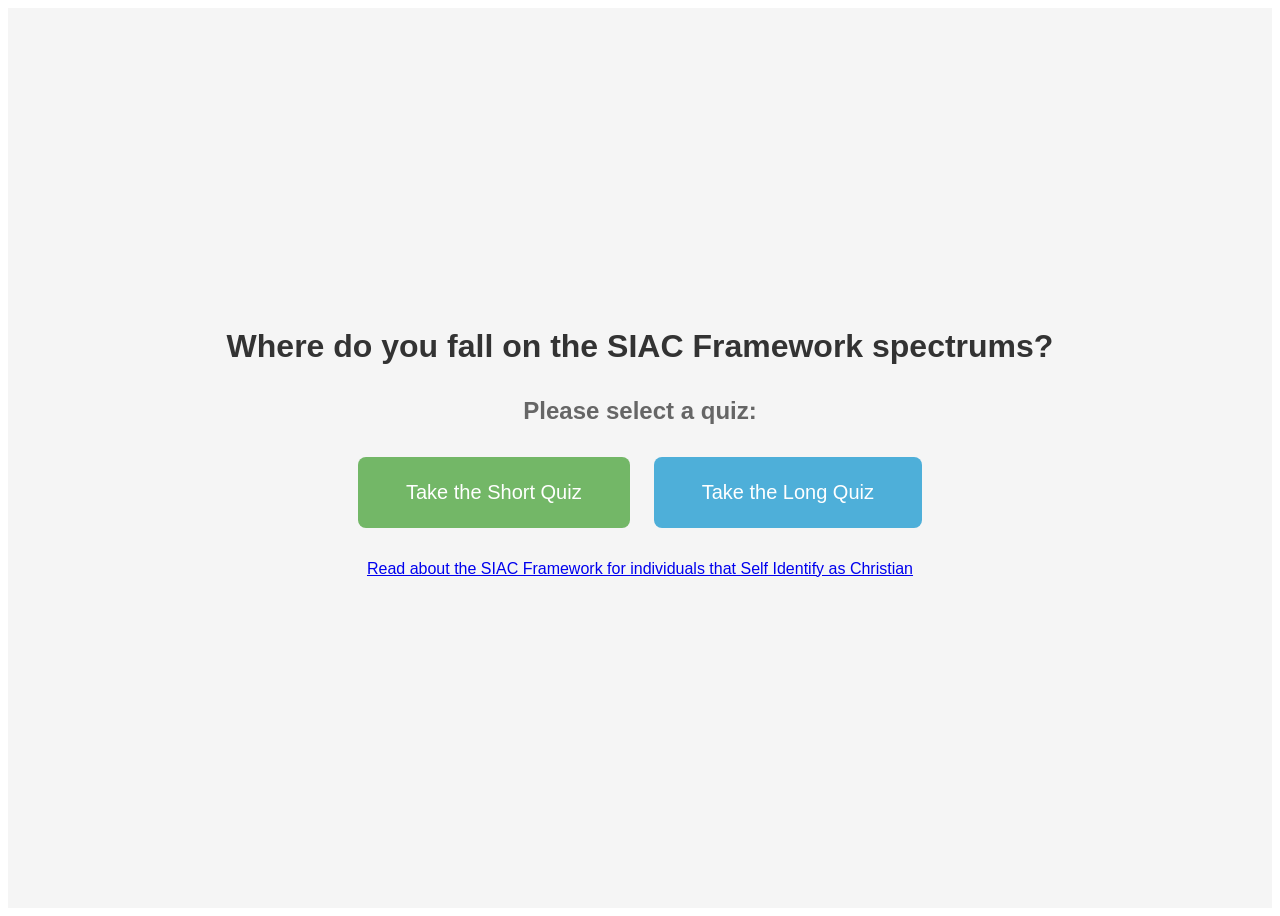
==== commit b0755c81: "fix buttons on quiz pages, add link to ss" ====
--- a/index.html
+++ b/index.html
@@ -5,7 +5,7 @@
   <meta name="viewport" content="width=device-width, initial-scale=1.0">
   <title>SIAC Framework Quiz</title>
   <style>
-    body {
+    index-body {
       display: flex;
       justify-content: center;
       align-items: center;
@@ -51,15 +51,18 @@
     }
   </style>
 </head>
-<body>
+<index-body>
   <div class="landing-container">
-    <h1>Welcome</h1>
-    <p style="margin-bottom: 2rem; color: #666;">Please select where you'd like to go:</p>
+    <h1>Where do you fall on the SIAC Framework spectrums?</h1>
+    <h2 style="margin-bottom: 2rem; color: #666;">Please select a quiz:</h2>
     
     <div class="button-group">
       <a href="shortquiz.html" class="path-button btn-a">Take the Short Quiz</a>
       <a href="longquiz.html" class="path-button btn-b">Take the Long Quiz</a>
     </div>
+    <div class="landing-container">
+      <a href="https://the1womanthinktank.substack.com/p/the-siac-framework" class=>Read about the SIAC Framework for individuals that Self Identify as Christian</a>
+    </div>
   </div>
 </body>
 </html>
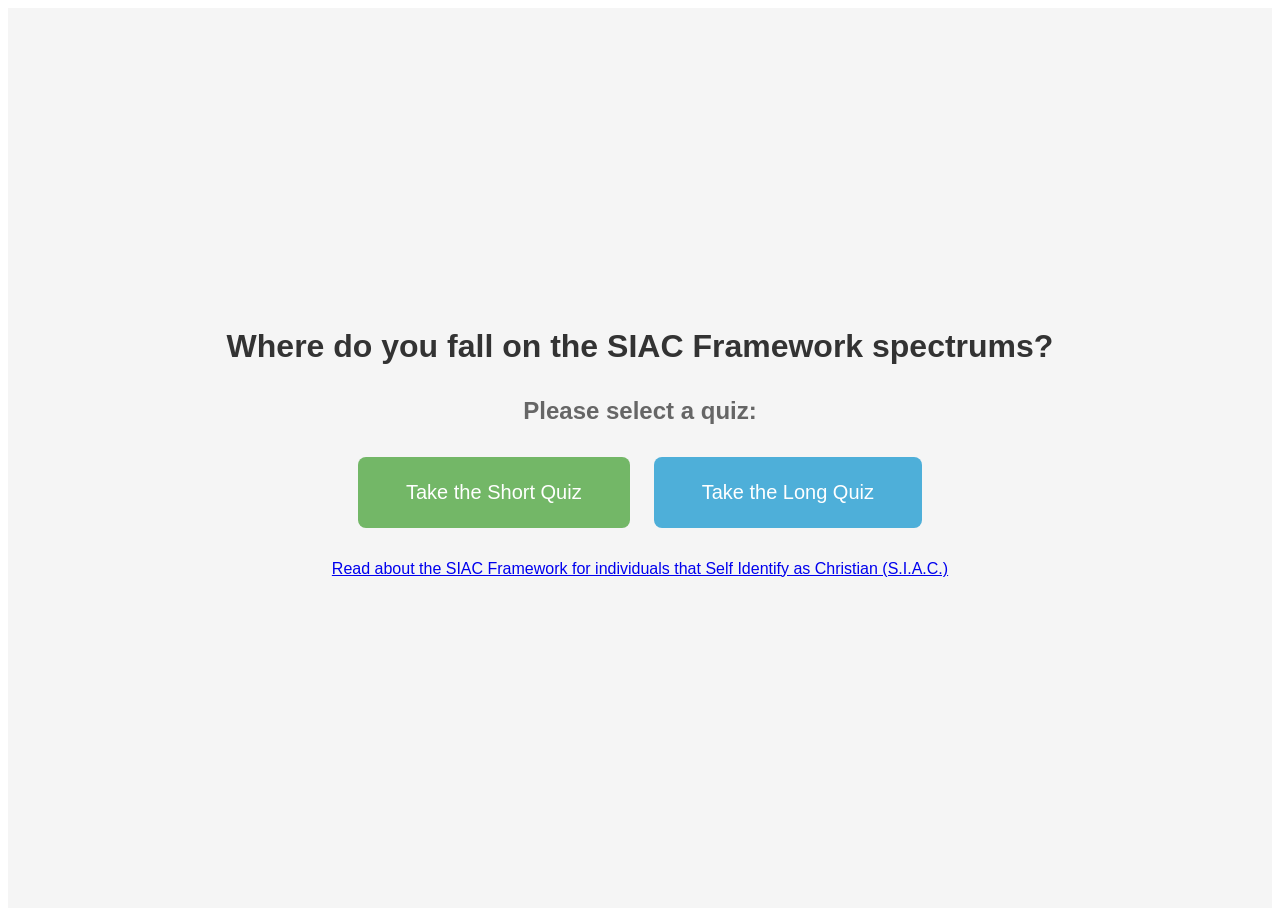
==== commit 2035c796: "added page and buttons" ====
--- a/index.html
+++ b/index.html
@@ -61,7 +61,7 @@
       <a href="longquiz.html" class="path-button btn-b">Take the Long Quiz</a>
     </div>
     <div class="landing-container">
-      <a href="https://the1womanthinktank.substack.com/p/the-siac-framework" class=>Read about the SIAC Framework for individuals that Self Identify as Christian</a>
+      <a href="https://the1womanthinktank.substack.com/p/the-siac-framework" class=>Read about the SIAC Framework for individuals that Self Identify as Christian (S.I.A.C.)</a>
     </div>
   </div>
 </body>
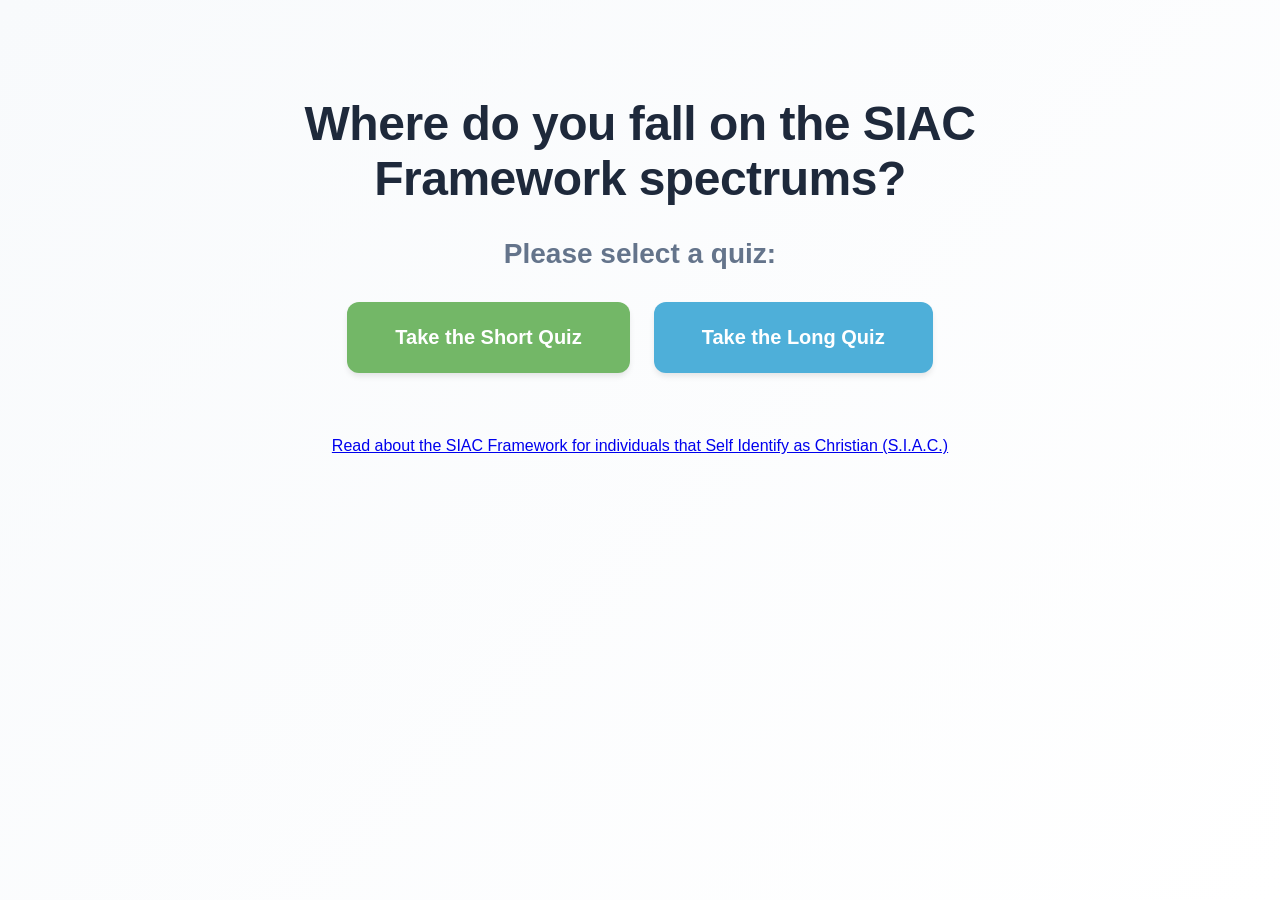
==== commit e3d73a2a: "updated css" ====
--- a/index.html
+++ b/index.html
@@ -4,65 +4,23 @@
   <meta charset="UTF-8">
   <meta name="viewport" content="width=device-width, initial-scale=1.0">
   <title>SIAC Framework Quiz</title>
-  <style>
-    index-body {
-      display: flex;
-      justify-content: center;
-      align-items: center;
-      min-height: 100vh;
-      margin: 0;
-      font-family: sans-serif;
-      background-color: #f5f5f5;
-    }
-    .landing-container {
-      text-align: center;
-      padding: 2rem;
-    }
-    h1 {
-      margin-bottom: 2rem;
-      color: #333;
-    }
-    .button-group {
-      display: flex;
-      gap: 1.5rem;
-      justify-content: center;
-      flex-wrap: wrap;
-    }
-    .path-button {
-      padding: 1.5rem 3rem;
-      font-size: 1.25rem;
-      border: none;
-      border-radius: 8px;
-      cursor: pointer;
-      transition: transform 0.2s, box-shadow 0.2s;
-      text-decoration: none;
-      display: inline-block;
-      color: white;
-    }
-    .path-button:hover {
-      transform: translateY(-3px);
-      box-shadow: 0 4px 12px rgba(0,0,0,0.2);
-    }
-    .btn-a {
-      background: #73b767;
-    }
-    .btn-b {
-      background: #4eafd9 ;
-    }
-  </style>
+  <link rel="stylesheet" href="styles.css">
 </head>
-<index-body>
+<body>
   <div class="landing-container">
     <h1>Where do you fall on the SIAC Framework spectrums?</h1>
-    <h2 style="margin-bottom: 2rem; color: #666;">Please select a quiz:</h2>
+    <h2>Please select a quiz:</h2>
     
     <div class="button-group">
       <a href="shortquiz.html" class="path-button btn-a">Take the Short Quiz</a>
       <a href="longquiz.html" class="path-button btn-b">Take the Long Quiz</a>
     </div>
-    <div class="landing-container">
-      <a href="https://the1womanthinktank.substack.com/p/the-siac-framework" class=>Read about the SIAC Framework for individuals that Self Identify as Christian (S.I.A.C.)</a>
-    </div>
+  </div>
+  <div class="landing-container">
+    <a href="https://the1womanthinktank.substack.com/p/the-siac-framework" class=>Read about the SIAC Framework for individuals that Self Identify as Christian (S.I.A.C.)</a>
   </div>
 </body>
-</html>+</html>
+
+
+
--- a/styles.css
+++ b/styles.css
@@ -0,0 +1,541 @@
+/* ==========================================
+   MODERN SIAC QUIZ STYLES
+   ========================================== */
+
+/* Font Import - Add to head section in HTML */
+/* <link href="https://fonts.googleapis.com/css2?family=Inter:wght@400;500;600;700&display=swap" rel="stylesheet"> */
+
+:root {
+  --bg-primary: #f8fafc;
+  --bg-secondary: rgba(255, 255, 255, 0.85);
+  --accent-primary: #6366f1;
+  --accent-success: #22c55e;
+  --accent-info: #3b82f6;
+  --accent-warning: #f59e0b;
+  --text-primary: #1e293b;
+  --text-secondary: #64748b;
+  --border-color: rgba(148, 163, 184, 0.3);
+  --shadow-sm: 0 1px 3px rgba(0,0,0,0.1);
+  --shadow-md: 0 4px 6px -1px rgba(0,0,0,0.1);
+  --shadow-lg: 0 10px 15px -3px rgba(0,0,0,0.1);
+}
+
+/* Short Quiz Overrides */
+body.short-theme {
+  --bg-primary: #f0fdf4;
+  --accent-primary: #4ade80;
+}
+
+/* Long Quiz Overrides */
+body.long-theme {
+  --bg-primary: #eff6ff;
+  --accent-primary: #60a5fa;
+}
+
+/* Reset */
+* {
+  box-sizing: border-box;
+}
+
+body {
+  font-family: 'Inter', -apple-system, BlinkMacSystemFont, 'Segoe UI', Roboto, sans-serif;
+  background: linear-gradient(135deg, var(--bg-primary) 0%, #ffffff 100%);
+  color: var(--text-primary);
+  margin: 0;
+  padding: 2rem 1rem;
+  min-height: 100vh;
+}
+
+/* Utility Classes */
+.hide {
+  display: none !important;
+}
+
+.submit-btn:disabled {
+  background: #cbd5e1;
+  cursor: not-allowed;
+  transform: none;
+}
+
+/* Header and Introduction */
+.quiz-header {
+  text-align: center;
+  padding: 2rem 1rem 3rem;
+  margin-bottom: 2rem;
+  background: rgba(255, 255, 255, 0.6);
+  border-radius: 16px;
+  backdrop-filter: blur(10px);
+  box-shadow: var(--shadow-sm);
+}
+
+.quiz-header h1 {
+  font-size: clamp(2rem, 6vw, 3rem);
+  margin: 0 0 0.5rem 0;
+  color: var(--text-primary);
+  font-weight: 700;
+  letter-spacing: -0.5px;
+}
+
+.quiz-header h2 {
+  font-size: clamp(1.25rem, 4vw, 1.75rem);
+  margin: 0 0 1rem 0;
+  color: var(--accent-primary);
+  font-weight: 600;
+}
+
+.intro-text {
+  font-size: 1rem;
+  color: var(--text-secondary);
+  max-width: 550px;
+  margin: 0 auto 0.5rem;
+  line-height: 1.6;
+  font-style: normal;
+}
+
+/* Quiz Container */
+.quiz-container {
+  max-width: 650px;
+  margin: 0 auto;
+}
+
+/* Question Cards */
+.question-card {
+  background: var(--bg-secondary);
+  border-radius: 12px;
+  margin-bottom: 1.5rem;
+  overflow: hidden;
+  backdrop-filter: blur(12px);
+  border: 1px solid var(--border-color);
+  transition: transform 0.2s, box-shadow 0.2s;
+  box-shadow: var(--shadow-sm);
+}
+
+.question-card:hover {
+  transform: translateY(-2px);
+  box-shadow: var(--shadow-md);
+}
+
+.question-header {
+  padding: 1.25rem 1.5rem;
+  cursor: pointer;
+  display: flex;
+  justify-content: space-between;
+  align-items: center;
+  transition: background 0.2s;
+  border-bottom: 1px solid var(--border-color);
+  min-height: 56px;
+  font-weight: 600;
+  font-size: 1.05rem;
+  color: var(--text-primary);
+}
+
+.question-header:hover {
+  background: rgba(99, 102, 241, 0.08);
+}
+
+.question-text-preview {
+  flex: 1;
+  margin-right: 0.75rem;
+  line-height: 1.45;
+}
+
+.toggle-icon {
+  font-size: 1.75rem;
+  transition: transform 0.2s, color 0.2s;
+  color: var(--text-secondary);
+  font-weight: bold;
+  flex-shrink: 0;
+}
+
+.question-card.active .toggle-icon {
+  color: var(--accent-primary);
+  transform: rotate(45deg);
+}
+
+.question-content {
+  max-height: 0;
+  overflow: hidden;
+  transition: max-height 0.3s ease-out;
+}
+
+.question-card.active .question-content {
+  max-height: 1000px;
+}
+
+/* Options Group */
+.options-group {
+  padding: 0 1.5rem 1.25rem;
+  display: flex;
+  flex-direction: column;
+  gap: 0.65rem;
+}
+
+.option-label {
+  display: block;
+  padding: 0.9rem 1.25rem;
+  background: rgba(255, 255, 255, 0.7);
+  border-radius: 8px;
+  cursor: pointer;
+  transition: all 0.2s;
+  border: 1.5px solid var(--border-color);
+}
+
+.option-label:hover {
+  background: rgba(var(--accent-primary-rgb), 0.12);
+  border-color: var(--accent-primary);
+}
+
+.option-label input[type="radio"] {
+  margin-right: 0.85rem;
+  accent-color: var(--accent-primary);
+  cursor: pointer;
+  transform: scale(1.1);
+}
+
+.option-label:has(input[type="radio"]:checked) {
+  background: rgba(var(--accent-primary-rgb), 0.2);
+  border-color: var(--accent-primary);
+  font-weight: 600;
+}
+
+/* Action Buttons */
+.submit-btn,
+.action-button {
+  width: 100%;
+  padding: 1.1rem;
+  margin-top: 2rem;
+  border: none;
+  border-radius: 10px;
+  font-size: 1.1rem;
+  font-weight: 700;
+  cursor: pointer;
+  transition: transform 0.2s, box-shadow 0.2s;
+  display: inline-block;
+  text-decoration: none;
+  text-align: center;
+  color: white;
+}
+
+.submit-btn {
+  background: var(--accent-success);
+}
+
+.action-button {
+  background: var(--accent-info);
+}
+
+.btn-reset {
+  background: var(--accent-info);
+}
+
+.btn-home {
+  background: var(--accent-success);
+}
+
+.btn-info {
+  background: var(--accent-warning);
+  color: #fff;
+}
+
+.submit-btn:hover,
+.action-button:hover {
+  transform: translateY(-3px);
+  box-shadow: var(--shadow-lg);
+}
+
+/* Results Container */
+.results-container {
+  display: none;
+  background: var(--bg-secondary);
+  border-radius: 12px;
+  padding: 1.5rem;
+  backdrop-filter: blur(12px);
+  border: 1px solid var(--border-color);
+  max-width: 950px;
+  margin: 2rem auto;
+  overflow-x: hidden;
+  box-shadow: var(--shadow-md);
+}
+
+.results-container h2 {
+  margin-top: 0;
+  color: var(--text-primary);
+  text-align: center;
+  position: sticky;
+  top: 0;
+  background: var(--bg-primary);
+  padding: 1rem;
+  margin: -1.5rem -1.5rem 1.5rem;
+  border-radius: 12px 12px 0 0;
+  z-index: 10;
+  font-weight: 700;
+}
+
+/* Results Table */
+.results-table {
+  width: 100%;
+  border-collapse: collapse;
+  margin-top: 0.5rem;
+  margin-bottom: 2rem;
+  table-layout: auto;
+}
+
+.results-table th,
+.results-table td {
+  padding: 0.75rem 1rem;
+  text-align: left;
+  border-bottom: 1px solid var(--border-color);
+  vertical-align: top;
+}
+
+.results-table th {
+  background: rgba(var(--accent-primary-rgb), 0.12);
+  font-weight: 700;
+  color: var(--text-primary);
+  position: sticky;
+  top: 0;
+  z-index: 5;
+}
+
+.results-table tr:last-child td {
+  border-bottom: none;
+}
+
+.results-table tr:hover {
+  background: rgba(var(--accent-primary-rgb), 0.08);
+}
+
+.results-table td:nth-child(2) {
+  text-align: center;
+  font-weight: 700;
+  font-size: 1.15rem;
+  color: var(--text-primary);
+  width: 70px;
+  white-space: nowrap;
+}
+
+.results-table td:nth-child(3) {
+  font-weight: 500;
+  color: var(--text-secondary);
+  word-wrap: break-word;
+  hyphens: auto;
+  min-width: 220px;
+  line-height: 1.4;
+}
+
+.results-table tr:not(:hover):nth-child(odd) td {
+  background: rgba(0, 0, 0, 0.02);
+}
+
+/* Button Row Container */
+.button-row {
+  display: flex;
+  gap: 1rem;
+  justify-content: center;
+  flex-wrap: wrap;
+  margin-top: 2rem;
+}
+
+.button-row .action-button {
+  width: calc(50% - 0.5rem);
+  min-width: 200px;
+}
+
+/* Mobile Responsiveness */
+@media (max-width: 768px) {
+  body {
+    padding: 1rem 0.5rem;
+  }
+  
+  .results-container {
+    padding: 1rem;
+  }
+  
+  .results-container h2 {
+    margin: -1rem -1rem 1rem;
+    padding: 0.75rem;
+    font-size: 1.35rem;
+  }
+  
+  .results-table th,
+  .results-table td {
+    padding: 0.6rem 0.75rem;
+    font-size: 0.9rem;
+  }
+  
+  .results-table td:nth-child(3) {
+    min-width: 160px;
+  }
+  
+  .button-row .action-button {
+    width: 100%;
+  }
+}
+
+@media (max-width: 480px) {
+  .quiz-header {
+    padding: 1.5rem 0.75rem 2rem;
+  }
+  
+  .quiz-header h1 {
+    font-size: 1.75rem;
+  }
+  
+  .intro-text {
+    font-size: 0.95rem;
+  }
+  
+  .question-header {
+    padding: 1rem;
+  }
+  
+  .options-group {
+    padding: 0 1rem 1rem;
+  }
+  
+  .option-label {
+    padding: 0.75rem 1rem;
+  }
+  
+  .submit-btn,
+  .action-button {
+    padding: 1rem;
+    font-size: 1rem;
+  }
+  
+  .results-container {
+    padding: 0.875rem;
+  }
+  
+  .results-table th,
+  .results-table td {
+    padding: 0.5rem 0.6rem;
+    font-size: 0.85rem;
+  }
+  
+  .results-table td:nth-child(3) {
+    min-width: 140px;
+  }
+}
+
+/* Accessibility */
+.question-header:focus-within,
+.option-label:focus-within,
+.submit-btn:focus,
+.action-button:focus {
+  outline: 2px solid var(--accent-primary);
+  outline-offset: 2px;
+}
+
+@media (prefers-reduced-motion: reduce) {
+  .question-content,
+  .submit-btn,
+  .action-button,
+  .question-card {
+    transition: none;
+  }
+}
+
+/* ==========================================
+   LANDING PAGE STYLES (index.html)
+   ========================================== */
+.landing-container {
+  text-align: center;
+  padding: 2rem;
+  max-width: 800px;
+  margin: 0 auto;
+}
+
+.landing-container h1 {
+  font-size: clamp(2rem, 6vw, 3rem);
+  margin-bottom: 2rem;
+  color: var(--text-primary);
+  font-weight: 700;
+  letter-spacing: -0.5px;
+}
+
+.landing-container h2 {
+  font-size: clamp(1.25rem, 4vw, 1.75rem);
+  margin-bottom: 2rem;
+  color: var(--text-secondary);
+  font-weight: 600;
+}
+
+.button-group {
+  display: flex;
+  gap: 1.5rem;
+  justify-content: center;
+  flex-wrap: wrap;
+  margin-top: 1rem;
+}
+
+.path-button {
+  padding: 1.5rem 3rem;
+  font-size: 1.25rem;
+  border: none;
+  border-radius: 12px;
+  cursor: pointer;
+  transition: transform 0.2s, box-shadow 0.2s;
+  text-decoration: none;
+  display: inline-block;
+  color: white;
+  font-weight: 700;
+  box-shadow: var(--shadow-md);
+}
+
+.path-button:hover {
+  transform: translateY(-3px);
+  box-shadow: var(--shadow-lg);
+}
+
+.btn-a {
+  background: #73b767;
+}
+
+.btn-b {
+  background: #4eafd9;
+}
+
+/* Landing page responsiveness */
+@media (max-width: 768px) {
+  .button-group {
+    flex-direction: column;
+    align-items: center;
+  }
+  
+  .path-button {
+    width: 100%;
+    max-width: 350px;
+  }
+}
+
+@media (max-width: 480px) {
+  .landing-container {
+    padding: 1rem;
+  }
+  
+  .path-button {
+    padding: 1.25rem 2rem;
+    font-size: 1.1rem;
+  }
+}
+
+/* ==========================================
+   EXTERNAL LINK HEADINGS STYLING
+   ========================================== */
+h2 a {
+  color: var(--text-primary);
+  text-decoration: none;
+  border-bottom: 2px solid transparent;
+  transition: all 0.2s ease;
+}
+
+h2 a:hover {
+  color: var(--accent-primary);
+  border-bottom-color: var(--accent-primary);
+}
+
+h2 a:focus {
+  outline: 2px solid var(--accent-primary);
+  outline-offset: 2px;
+}
